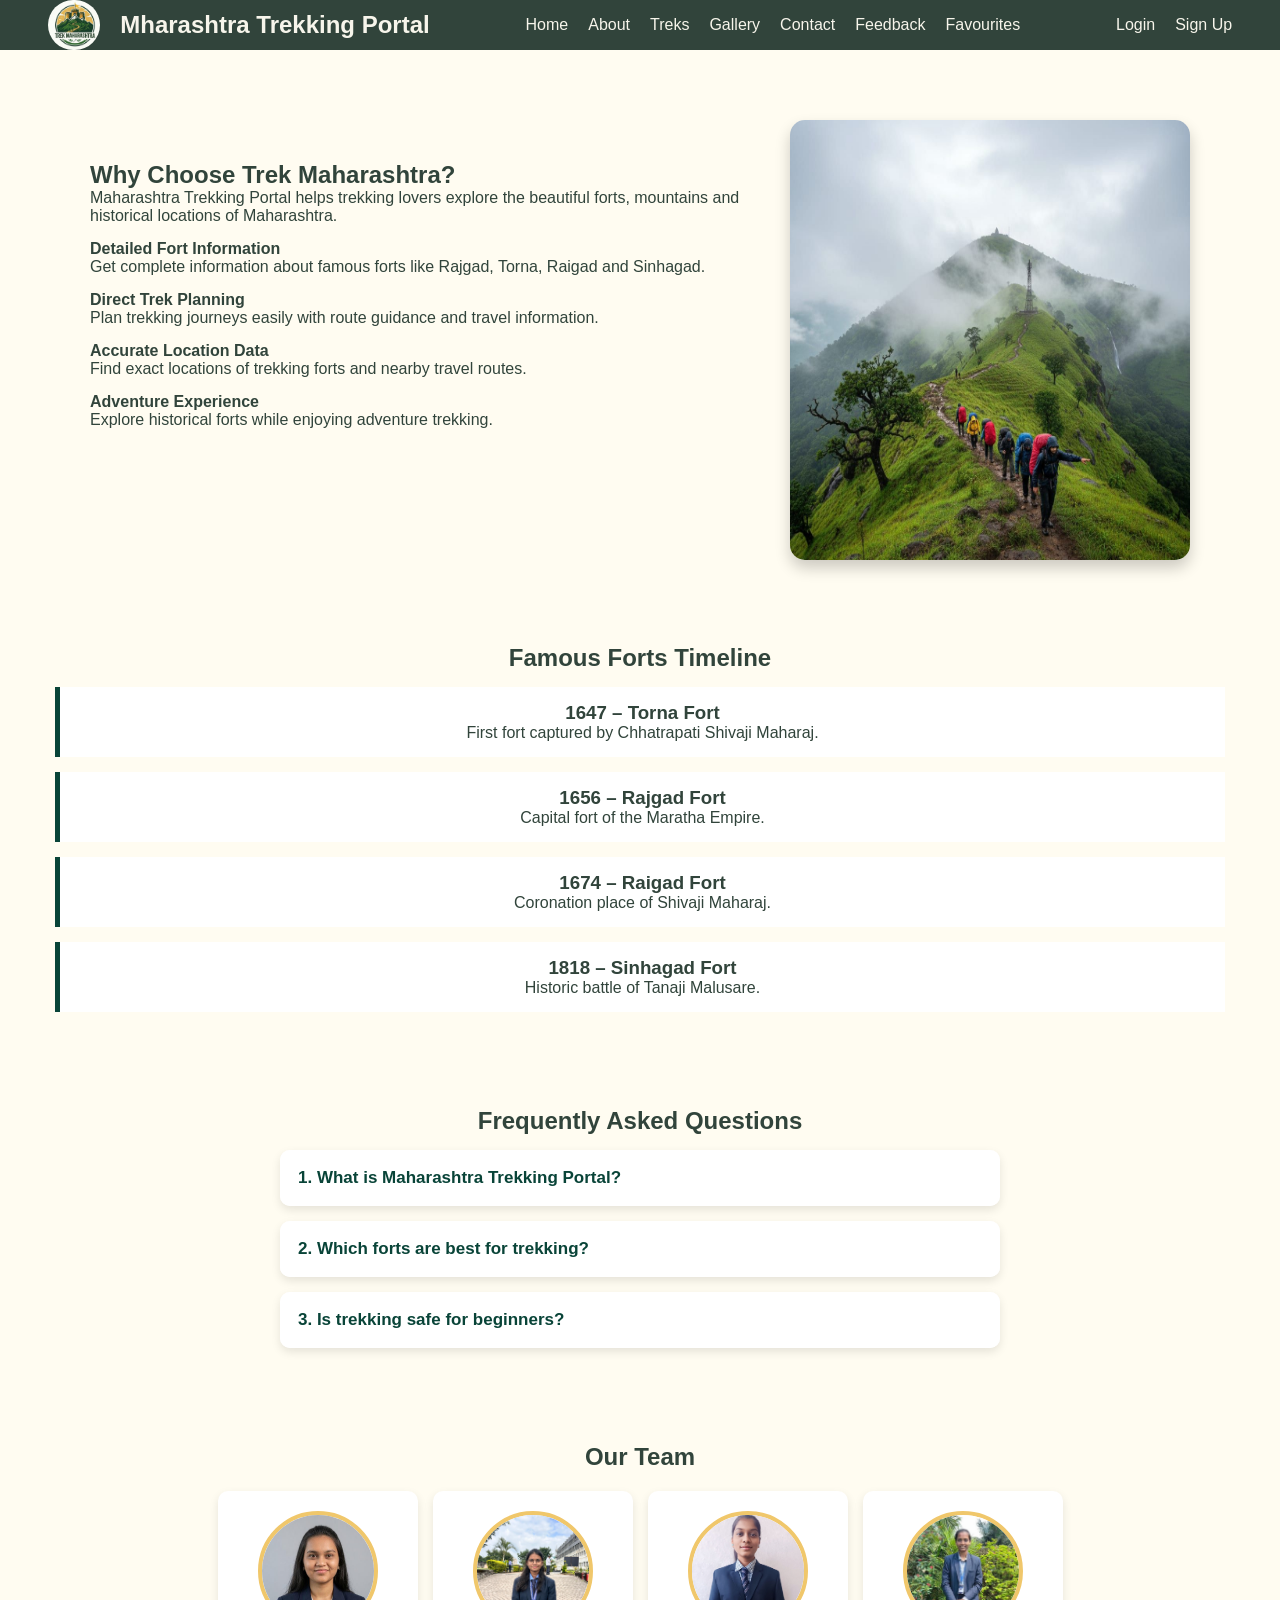
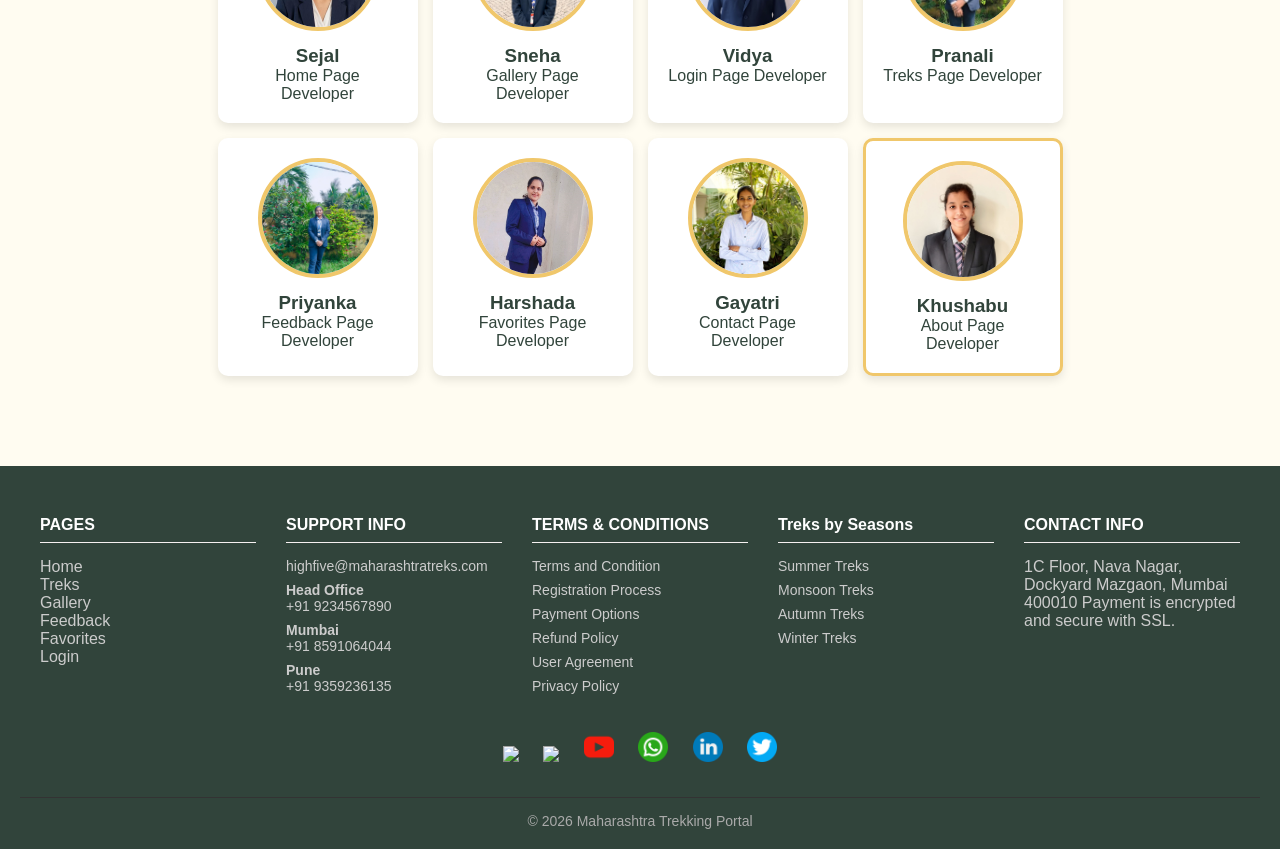
==== pages/about.html @ 9286416f "update" ====
<!DOCTYPE html>
<html lang="en">

<head>
    <meta charset="UTF-8">
    <meta name="viewport" content="width=device-width, initial-scale=1.0">
    <title>About - Maharashtra Trekking Portal</title>
    <link rel="stylesheet" href="./../css/about.css">
</head>

<body>

    <!-- Navbar -->
    <header>
        <div class="main-containe">
            <div class="navbar-main-container">
                <div class="logo-container">
                    <img src="./../images/trek-logo.png" alt="interior-design-logo" height="50px" class="main-logo">
                    <b class="project-name">Mharashtra Trekking Portal</b>
                </div>

                <div class="menu-toggle" onclick="toggleMenu()">☰</div>

                <div class="nav-links-container" id="navMenu">
                    <a href="./../index.html" class="nav-text-container"> Home</a>
                    <a href="./../pages/about.html" class="nav-text-container">About</a>
                    <a href="./../pages/trek.html" class="nav-text-container">Treks</a>
                    <a href="./../pages/gallery.html" class="nav-text-container">Gallery</a>
                    <a href="./../pages/contact.html" class="nav-text-container">Contact</a>
                    <a href="./../pages/feedback.html" class="nav-text-container">Feedback</a>
                    <a href="./../pages/favourite.html" class="nav-text-container">Favourites</a>
                </div>

                <div class="auth-links-containar">
                    <a href="./../pages/login.html" class="nav-text-container">Login</a>
                    <a href="./../pages/signup.html" class="nav-text-container">Sign Up</a>
                </div>
            </div>

    </header>

    <!-- WHY CHOOSE SECTION -->
    <section class="why-choose">

        <div class="why-container">

            <div class="why-text">

                <h2>Why Choose Trek Maharashtra?</h2>

                <p>
                    Maharashtra Trekking Portal helps trekking lovers explore the beautiful forts,
                    mountains and historical locations of Maharashtra.
                </p>

                <ul>

                    <li>
                        <strong>Detailed Fort Information</strong><br>
                        Get complete information about famous forts like Rajgad, Torna, Raigad and Sinhagad.
                    </li>

                    <li>
                        <strong>Direct Trek Planning</strong><br>
                        Plan trekking journeys easily with route guidance and travel information.
                    </li>

                    <li>
                        <strong>Accurate Location Data</strong><br>
                        Find exact locations of trekking forts and nearby travel routes.
                    </li>

                    <li>
                        <strong>Adventure Experience</strong><br>
                        Explore historical forts while enjoying adventure trekking.
                    </li>

                </ul>

            </div>


            <div class="why-image">

                <img src="./../images/treking.png" alt="Trekking Image">

            </div>

        </div>

    </section>

    <!-- TIMELINE -->
    <section class="timeline">

        <h2>Famous Forts Timeline</h2>

        <div class="timeline-item">
            <h3>1647 – Torna Fort</h3>
            <p>First fort captured by Chhatrapati Shivaji Maharaj.</p>
        </div>

        <div class="timeline-item">
            <h3>1656 – Rajgad Fort</h3>
            <p>Capital fort of the Maratha Empire.</p>
        </div>

        <div class="timeline-item">
            <h3>1674 – Raigad Fort</h3>
            <p>Coronation place of Shivaji Maharaj.</p>
        </div>

        <div class="timeline-item">
            <h3>1818 – Sinhagad Fort</h3>
            <p>Historic battle of Tanaji Malusare.</p>
        </div>

    </section>

    <!-- FAQ -->
    <section class="faq">

        <h2>Frequently Asked Questions</h2>

        <div class="faq-item">

            <button onclick="showAnswer(1)" class="faq-question">
                1. What is Maharashtra Trekking Portal?
            </button>

            <div class="faq-answer">
                <p id="faq1"></p>
            </div>

        </div>


        <div class="faq-item">

            <button onclick="showAnswer(2)" class="faq-question">
                2. Which forts are best for trekking?
            </button>

            <div class="faq-answer">
                <p id="faq2"></p>
            </div>

        </div>


        <div class="faq-item">

            <button onclick="showAnswer(3)" class="faq-question">
                3. Is trekking safe for beginners?
            </button>

            <div class="faq-answer">
                <p id="faq3"></p>
            </div>

        </div>

    </section>

    <!-- TEAM -->
    <section class="team">

        <h2>Our Team</h2>

        <div class="team-container">

            <div class="member">
                <img src="./../images/sejal.jpeg">
                <h3>Sejal</h3>
                <p>Home Page Developer</p>
            </div>

            <div class="member">
                <img src="./../images/sneha.jpeg">
                <h3>Sneha</h3>
                <p>Gallery Page Developer</p>
            </div>

            <div class="member">
                <img src="./../images/vidya.jpeg">
                <h3>Vidya</h3>
                <p>Login Page Developer</p>
            </div>

            <div class="member">
                <img src="./../images/pranali.jpeg">
                <h3>Pranali</h3>
                <p>Treks Page Developer</p>
            </div>

            <div class="member">
                <img src="./../images/priyanka.jpeg">
                <h3>Priyanka</h3>
                <p>Feedback Page Developer</p>
            </div>

            <div class="member">
                <img src="./../images/harshada.jpeg">
                <h3>Harshada</h3>
                <p>Favorites Page Developer</p>
            </div>

            <div class="member">
                <img src="./../images/gayatri.jpeg">
                <h3>Gayatri</h3>
                <p>Contact Page Developer</p>
            </div>

            <div class="member highlight">
                <img src="./../images/khushabu.jpg">
                <h3>Khushabu</h3>
                <p>About Page Developer</p>
            </div>

        </div>
    </section>

    <!-- Footer -->
    <footer class="main-footer">

        <div class="footer-container">


            <div class="footer-col">
                <h3>PAGES</h3>
                <a href="./../index.html">Home</a><br>
                <a href="./trek.html">Treks</a><br>
                <a href="./gallery.html">Gallery</a><br>
                <a href="./feedback.html">Feedback</a><br>
                <a href="./favourite.html">Favorites</a><br>
                <a href="./login.html">Login</a><br>
            </div>


            <div class="footer-col">
                <h3>SUPPORT INFO</h3>
                <p><a href="mailto:homiq@gmail.com">highfive@maharashtratreks.com</a></p>
                <p><strong>Head Office</strong><br><a href="tel:9234567890">+91 9234567890</a></p>
                <p><strong>Mumbai</strong><br><a href="tel:8591064044">+91 8591064044</a></p>
                <p><strong>Pune</strong><br><a href="tel:9359236135">+91 9359236135</a></p>
            </div>

            <div class="footer-col">
                <h3>TERMS & CONDITIONS</h3>
                <p>Terms and Condition</p>
                <p>Registration Process</p>
                <p>Payment Options</p>
                <p>Refund Policy</p>
                <p>User Agreement</p>
                <p>Privacy Policy</p>
            </div>


            <div class="footer-col">
                <h3>Treks by Seasons</h3>
                <p><a href="#">Summer Treks</a></p>
                <p><a href="#">Monsoon Treks</a></p>
                <p><a href="#">Autumn Treks</a></p>
                <p><a href="#">Winter Treks</a></p>
            </div>



            <div class="footer-col">
                <h3>CONTACT INFO</h3>
                <a href="https://maps.app.goo.gl/Z1JZnKfSWdZ5woG98" target="_blank" rel="noopener">
                    1C Floor, Nava Nagar, Dockyard
                    Mazgaon, Mumbai 400010
                    Payment is encrypted and secure with SSL.</a>
            </div>

        </div>

        <div class="social-icons">
            <a href="https://www.facebook.com/maharashtratreks/" target="_blank">
                <img src="./../images/facebook.png" width="30"></a>

            <a href="https://www.instagram.com/maharashtratreks/" target="_blank">
                <img src="./../images/instagram.png" width="30"></a>

            <a href="https://www.youtube.com/@maharashtratreks" target="_blank">
                <img src="./../images/youtub.png" width="30"></a>

            <a href="https://web.whatsapp.com/maharashtratreks/" target="_blank">
                <img src="./../images/whatapp.png" width="30"></a>

            <a href="https://www.inlinkedin.com/maharashtratreks/" target="_blank">
                <img src="./../images/linkedin.png" width="30"></a>

            <a href="https://web.twitter.com/maharashtratreks/" target="_blank">
                <img src="./../images/twitter.png" width="30"></a>

        </div>

        <div class="footer-bottom">
            © 2026 Maharashtra Trekking Portal
        </div>
    </footer>

    <script src="./../js/about.js"></script>
</body>

</html>
---- css/about.css ----
body {
    font-family: Arial;
    margin: 0;
    background: #f7f5eb;
    color: #31443b;
    overflow-x: hidden;
}

/* NAVBAR */
* {
    margin: 0;
    padding: 0;
    box-sizing: border-box;
    font-family: "Poppins", sans-serif;
}

body {
    font-family: Arial, sans-serif;
    background-color: rgb(255, 252, 241);
}

.navbar-main-container {
    background-color: #31443b;
    color: #f7f5eb;
    display: flex;
    justify-content: space-around;
    align-items: center;
    position: fixed;
    top: 0;

    width: 100%;
    z-index: 1000;
}

.main-container {
    height: 600px;
    width: 1527px;
}

.logo-container {
    display: flex;
    align-items: center;
    gap: 20px;
}

.project-name {
    font-size: 24px;
    font-weight: bold;
    cursor: pointer;
    font-family: "Poppins", sans-serif;
}

.main-logo {
    border-radius: 60px;

}

.nav-links-container {
    display: flex;
    gap: 20px;
    cursor: pointer;
    color: #f7f5eb;
}

.nav-text-container {
    color: #f7f5eb;
    text-decoration: none;

}

.nav-text-container:hover {
    color: #f0c76b;
}

.auth-links-containar {
    display: flex;
    gap: 20px;
    cursor: pointer;
}

.main-container {
    height: 600px;
    width: 1527px;
}

/* HAMBURGER BUTTON */
.menu-toggle {
    display: none;
    font-size: 28px;
    cursor: pointer;
    color: white;
}

/* MOBILE VIEW */
@media screen and (max-width:768px) {

    .menu-toggle {
        display: block;
    }

    .navbar-main-container {
        flex-wrap: wrap;
    }

    .nav-links-container {
        display: none;
        flex-direction: column;
        width: 100%;
        text-align: center;
        background: #31443b;
    }

    .auth-links-containar {
        display: none;
        flex-direction: column;
        width: 100%;
        text-align: center;
        background: #31443b;
    }

    .nav-links-container.active,
    .auth-links-containar.active {
        display: flex;
    }

}

/* ================= TABLET (601px – 992px) ================= */
@media screen and (max-width:992px) {

    .navbar-main-container {
        flex-wrap: wrap;
        padding: 10px;
    }

    .nav-links-container {
        gap: 15px;
    }

    .main-container {
        width: 100%;
    }

}

/* ================= LARGE SCREEN ================= */
@media screen and (min-width:1200px) {

    .main-container {
        width: 100%;
    }

}


/* SECTIONS */

section {
    padding: 40px;
    text-align: center;
}

/* WHY CHOOSE */

.why-container {
    display: flex;
    align-items: center;
    justify-content: center;
    gap: 50px;
    flex-wrap: wrap;
    max-width: 1100px;
    margin: auto;
}

.why-text {
    flex: 1;
    text-align: left;
}

.why-text ul {
    list-style: none;
    padding: 0;
}

.why-text li {
    margin: 15px 0;
}

.why-image img {
    width: 400px;
    height: 440px;
    border-radius: 15px;
    box-shadow: 0 8px 15px rgba(0, 0, 0, 0.2);
    margin-top: 80px;
}

/* TEAM */

.team-container {
    display: flex;
    flex-wrap: wrap;
    justify-content: center;
    gap: 15px;
    width: 85%;
    margin-left: 90px;
    margin-top: 20px;
}

.member {
    background: white;
    padding: 20px;
    border-radius: 10px;
    width: 200px;
    box-shadow: 0 4px 10px rgba(0, 0, 0, 0.1);
}

.member img {
    width: 120px;
    height: 120px;
    object-fit: cover;
    border-radius: 50%;
    border: 4px solid #f0c76b;
    margin-bottom: 10px;
    transition: 0.3s;
}

.member img:hover {
    transform: scale(1.1);
}

.highlight {
    border: 3px solid #f0c76b;
}

/* TIMELINE */

.timeline-item {
    background: white;
    padding: 15px;
    margin: 15px;
    border-left: 5px solid #094438;
}

/* FAQ */

.faq {
    max-width: 800px;
    margin: auto;
}

.faq-item {
    background: white;
    margin: 15px 0;
    border-radius: 10px;
    box-shadow: 0 4px 10px rgba(0, 0, 0, 0.1);
    overflow: hidden;
}

.faq-question {
    width: 100%;
    text-align: left;
    background: white;
    color: #094438;
    border: none;
    padding: 18px;
    font-size: 17px;
    font-weight: bold;
    cursor: pointer;
}

.faq-question:hover {
    background: #fff;
    color: #efbf50;
}

.faq-answer {
    max-height: 0;
    overflow: hidden;
    transition: 0.4s;
    padding: 0 20px;
}

.faq-item.active .faq-answer {
    max-height: 120px;
}

.faq-answer p {
    margin: 10px 0;
}

/* FOOTER */
.main-footer {
    background: #31443b;
    color: #fff;
    padding: 50px 20px 20px;
    margin-top: 50px;
}

.footer-container {
    display: flex;
    justify-content: space-between;
    flex-wrap: wrap;
    gap: 30px;
    max-width: 1200px;
    margin: auto;
}

.footer-col {
    flex: 1 1 200px;
}

.footer-col h3 {
    margin-bottom: 15px;
    font-size: 16px;
    border-bottom: 1px solid #f6f1f1;
    padding-bottom: 8px;
}

.footer-col p {
    margin: 8px 0;
    font-size: 14px;
    color: #ccc;
    cursor: pointer;
    transition: 0.3s;
}

.footer-col p:hover {
    color: #fff;
}


.footer-col a {
    text-decoration: none;
    color: #ccc;
    transition: 0.3s;
}

.footer-col a:hover {
    color: #f0c76b;
}



.social-icons {
    text-align: center;
    margin-top: 30px;
}

.social-icons a {
    margin: 0 10px;
    font-size: 20px;
    cursor: pointer;
    transition: 0.3s;
}

.social-icons span:hover {
    color: #2E8B57;
}

.footer-bottom {
    text-align: center;
    margin-top: 30px;
    font-size: 14px;
    color: #aaa;
    border-top: 1px solid #333;
    padding-top: 15px;
}

@media (max-width: 768px) {

    .footer-container {
        flex-direction: column;
        text-align: center;
    }

    .footer-col {
        margin-bottom: 20px;
    }
}

body {
    font-family: Arial;

    margin: 0;
}

/* Main Wrapper */
.main-wrapper {
    min-height: 100vh;
    display: flex;
    flex-direction: column;
}

/* Center Card */
.content-card {
    background: white;
    width: 85%;
    max-width: 1100px;
    margin: 40px auto;
    padding: 30px;
    border-radius: 20px;
    box-shadow: 0 10px 30px rgba(0, 0, 0, 0.3);
    transition: 0.3s;
}

/* Dark mode card */
.dark-mode .content-card {
    background: #f5f2f2;
    color: white;
}

/* ============================= */
/* TABLET RESPONSIVE (1024px) */
/* ============================= */

@media screen and (max-width:1024px) {

    .navbar-main-container {
        padding: 10px 20px;
    }

    .project-name {
        font-size: 18px;
    }

    /* why choose */

    .why-container {
        flex-direction: column;
        text-align: center;
        gap: 30px;
    }

    .why-text {
        text-align: center;
    }

    .why-image img {
        width: 80%;
        height: auto;
    }

    /* team */

    .team-container {
        gap: 20px;
    }

    .member {
        width: 180px;
    }

}


/* ============================= */
/* MOBILE RESPONSIVE (768px) */
/* ============================= */

@media screen and (max-width:768px) {

    /* navbar */

    .hamburger {
        display: block;
    }

    .nav-links-container {
        display: none;
        flex-direction: column;
        position: absolute;
        top: 70px;
        left: 0;
        width: 100%;
        background: #31443b;
        padding: 20px 0;
    }

    .nav-links-container.active {
        display: flex;
    }

    .nav-links-container a {
        padding: 12px;
        font-size: 18px;
    }

    .auth-links-container {
        display: none;
    }

    /* why choose */

    .why-container {
        flex-direction: column;
        gap: 25px;
    }

    .why-text {
        text-align: center;
    }

    .why-image img {
        width: 90%;
        height: auto;
    }

    /* timeline */

    .timeline-item {
        margin: 10px 5px;
    }

    /* FAQ */

    .faq {
        width: 95%;
    }

    /* team */

    .team-container {
        flex-direction: column;
        align-items: center;
    }

    .member {
        width: 90%;
        max-width: 280px;
    }

}


/* Media Query */

/* ============================= */
/* SMALL MOBILE (480px) */
/* ============================= */

@media screen and (max-width:480px) {

    .project-name {
        font-size: 16px;
    }

    .main-logo {
        height: 40px;
    }

    /* section spacing */

    section {
        padding: 25px 15px;
    }

    /* headings */

    h2 {
        font-size: 22px;
    }

    /* why choose image */

    .why-image img {
        width: 100%;
    }

    /* footer */

    .footer-container {
        flex-direction: column;
        text-align: center;
    }

    .social-icons img {
        width: 25px;
    }

    .footer-bottom {
        font-size: 12px;
    }

}

/* ================= TABLET RESPONSIVE ================= */

@media screen and (max-width:1024px) {

    .project-name {
        font-size: 20px;
    }

    .why-container {
        flex-direction: column;
        text-align: center;
    }

    .why-text {
        text-align: center;
    }

    .why-image img {
        width: 80%;
        height: auto;
    }

    .team-container {
        gap: 20px;
    }

    .member {
        width: 180px;
    }

}

/* ================= MOBILE RESPONSIVE ================= */

@media screen and (max-width:768px) {

    /* show hamburger */

    .hamburger {
        display: block;
    }

    /* hide nav links */

    .nav-links-container {
        display: none;
        flex-direction: column;
        position: absolute;
        top: 70px;
        left: 0;
        width: 100%;
        background: #31443b;
        text-align: center;
        padding: 20px 0;
    }

    .nav-links-container.active {
        display: flex;
    }

    .nav-links-container a {
        padding: 12px;
        font-size: 18px;
    }

    .auth-links-container {
        display: none;
    }

    /* layout changes */

    .why-container {
        flex-direction: column;
        gap: 25px;
        margin-top: 60px;
    }

    .why-image img {
        width: 90%;
        height: auto;
    }

    .team-container {
        flex-direction: column;
        align-items: center;
    }

    .member {
        width: 90%;
        max-width: 280px;
    }

}

/* ================= SMALL MOBILE ================= */

@media screen and (max-width:480px) {

    .project-name {
        font-size: 16px;
    }

    .main-logo {
        height: 40px;
    }

    section {
        padding: 25px 15px;
    }

    h2 {
        font-size: 22px;
    }

    .why-image img {
        width: 100%;
    }

    .footer-container {
        flex-direction: column;
        text-align: center;
    }

    .footer-bottom {
        font-size: 12px;
    }

}
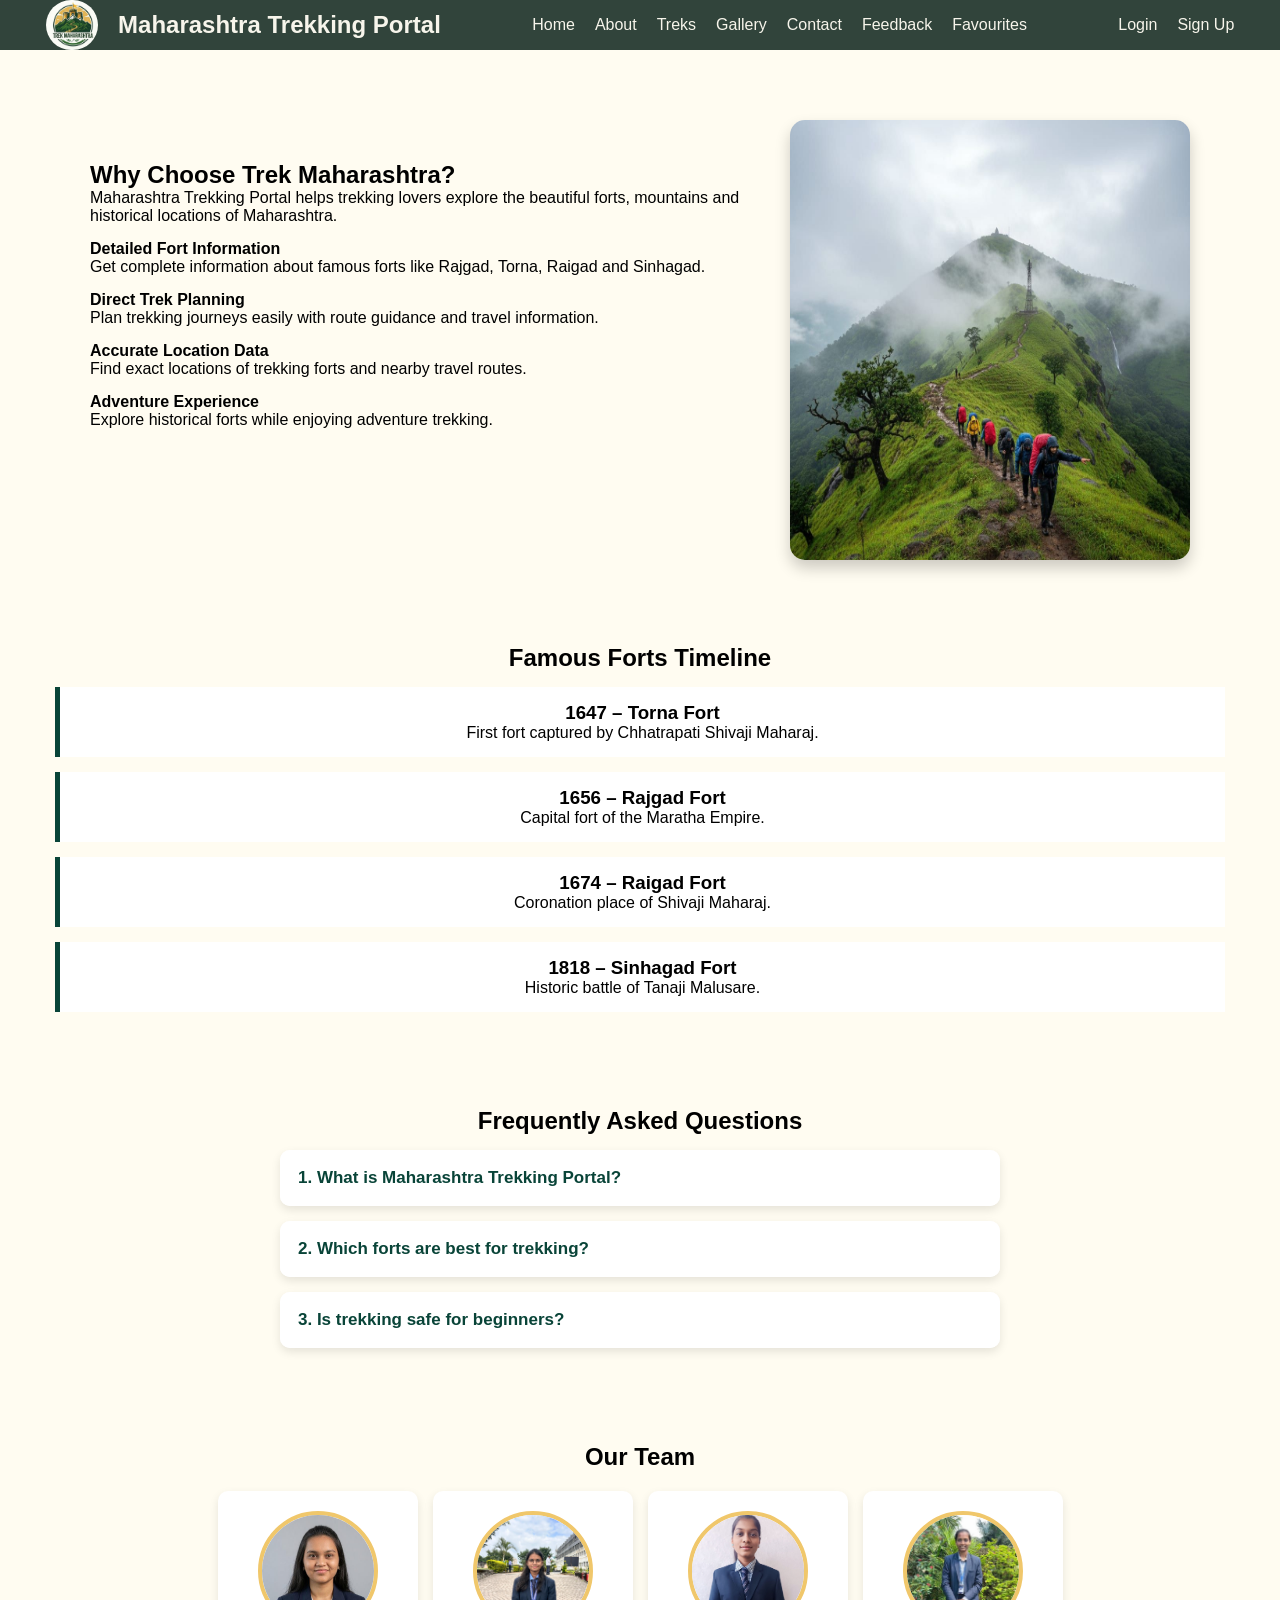
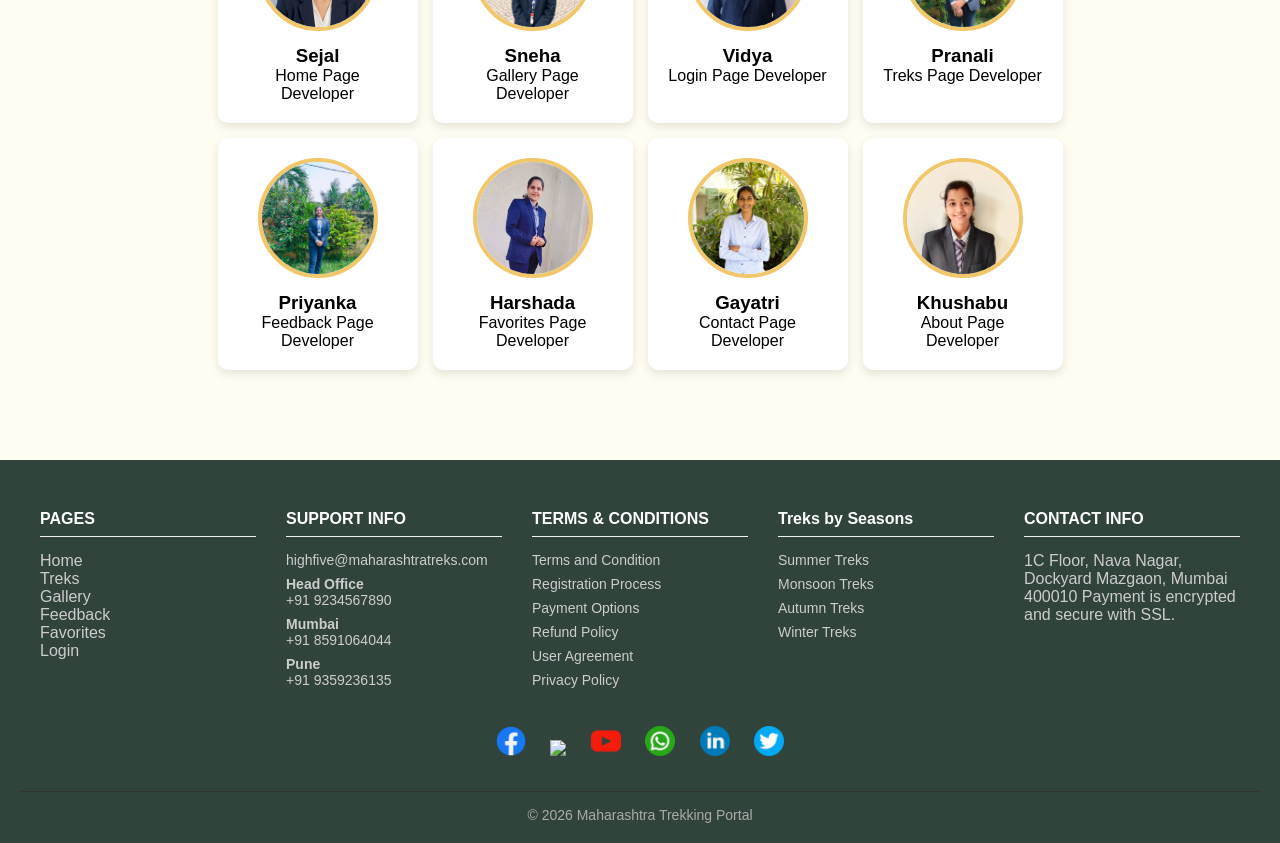
==== commit 2cbc6420: "changes added in navbar" ====
--- a/pages/about.html
+++ b/pages/about.html
@@ -16,7 +16,7 @@
             <div class="navbar-main-container">
                 <div class="logo-container">
                     <img src="./../images/trek-logo.png" alt="interior-design-logo" height="50px" class="main-logo">
-                    <b class="project-name">Mharashtra Trekking Portal</b>
+                    <b class="project-name">Maharashtra Trekking Portal</b>
                 </div>
 
                 <div class="menu-toggle" onclick="toggleMenu()">☰</div>
@@ -36,7 +36,6 @@
                     <a href="./../pages/signup.html" class="nav-text-container">Sign Up</a>
                 </div>
             </div>
-
     </header>
 
     <!-- WHY CHOOSE SECTION -->
--- a/css/about.css
+++ b/css/about.css
@@ -1,12 +1,4 @@
-body {
-    font-family: Arial;
-    margin: 0;
-    background: #f7f5eb;
-    color: #31443b;
-    overflow-x: hidden;
-}
-
-/* NAVBAR */
+/* Navbar*/
 * {
     margin: 0;
     padding: 0;
@@ -27,7 +19,6 @@
     align-items: center;
     position: fixed;
     top: 0;
-
     width: 100%;
     z-index: 1000;
 }
@@ -92,6 +83,51 @@
 }
 
 /* MOBILE VIEW */
+@media screen and (max-width:480px) {
+
+    .project-name {
+        /* font-size: 20px; */
+        font-weight: 30px;
+    }
+
+    .main-logo {
+        height: 40px;
+    }
+
+     /* section spacing */
+
+     section {
+        padding: 25px 15px;
+    }
+
+    /* headings */
+
+    h2 {
+        font-size: 22px;
+    }
+
+     /* why choose image */
+
+     .why-image img {
+        width: 100%;
+    }
+
+     /* footer */
+
+     .footer-container {
+        flex-direction: column;
+        text-align: center;
+    }
+
+    .social-icons img {
+        width: 25px;
+    }
+
+    .footer-bottom {
+        font-size: 12px;
+    }
+    
+}
 @media screen and (max-width:768px) {
 
     .menu-toggle {
@@ -123,6 +159,9 @@
         display: flex;
     }
 
+    .project-name{
+        font-weight: 24px;
+    }
 }
 
 /* ================= TABLET (601px – 992px) ================= */
@@ -226,10 +265,6 @@
 
 .member img:hover {
     transform: scale(1.1);
-}
-
-.highlight {
-    border: 3px solid #f0c76b;
 }
 
 /* TIMELINE */
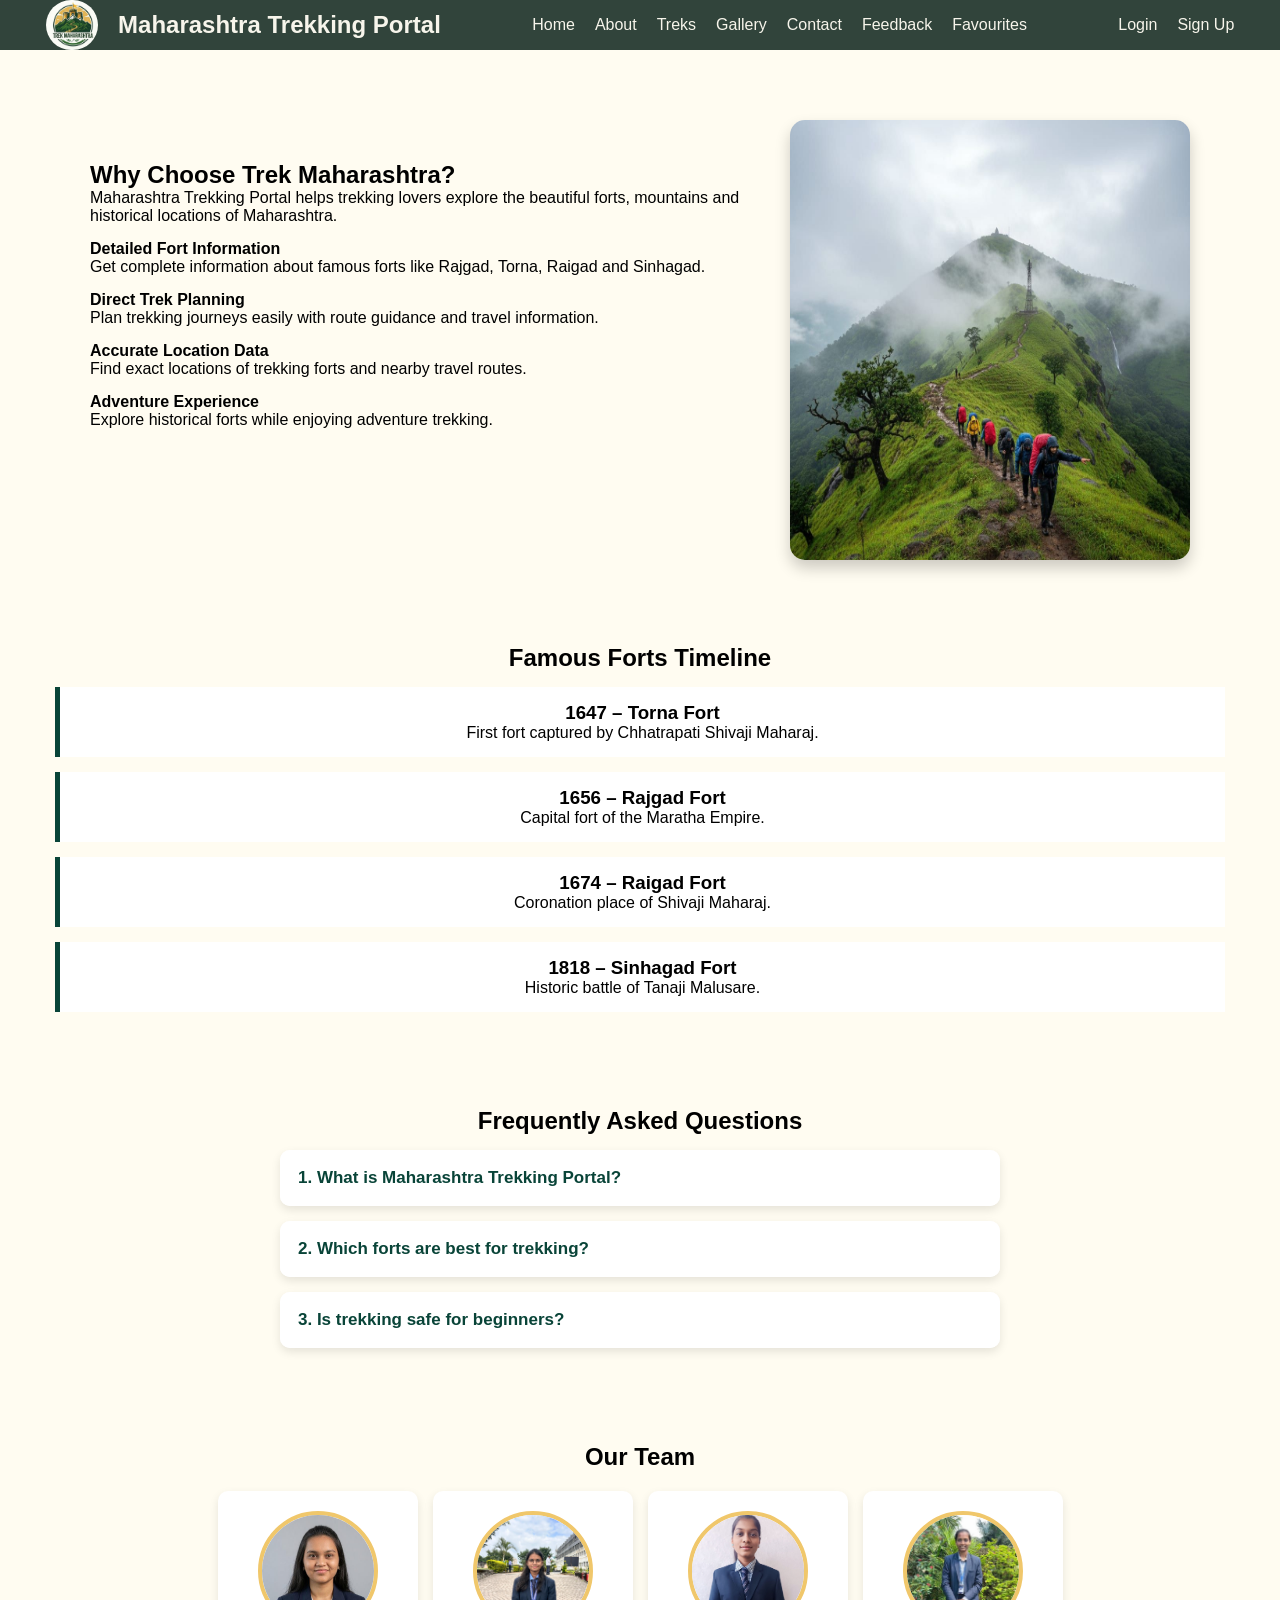
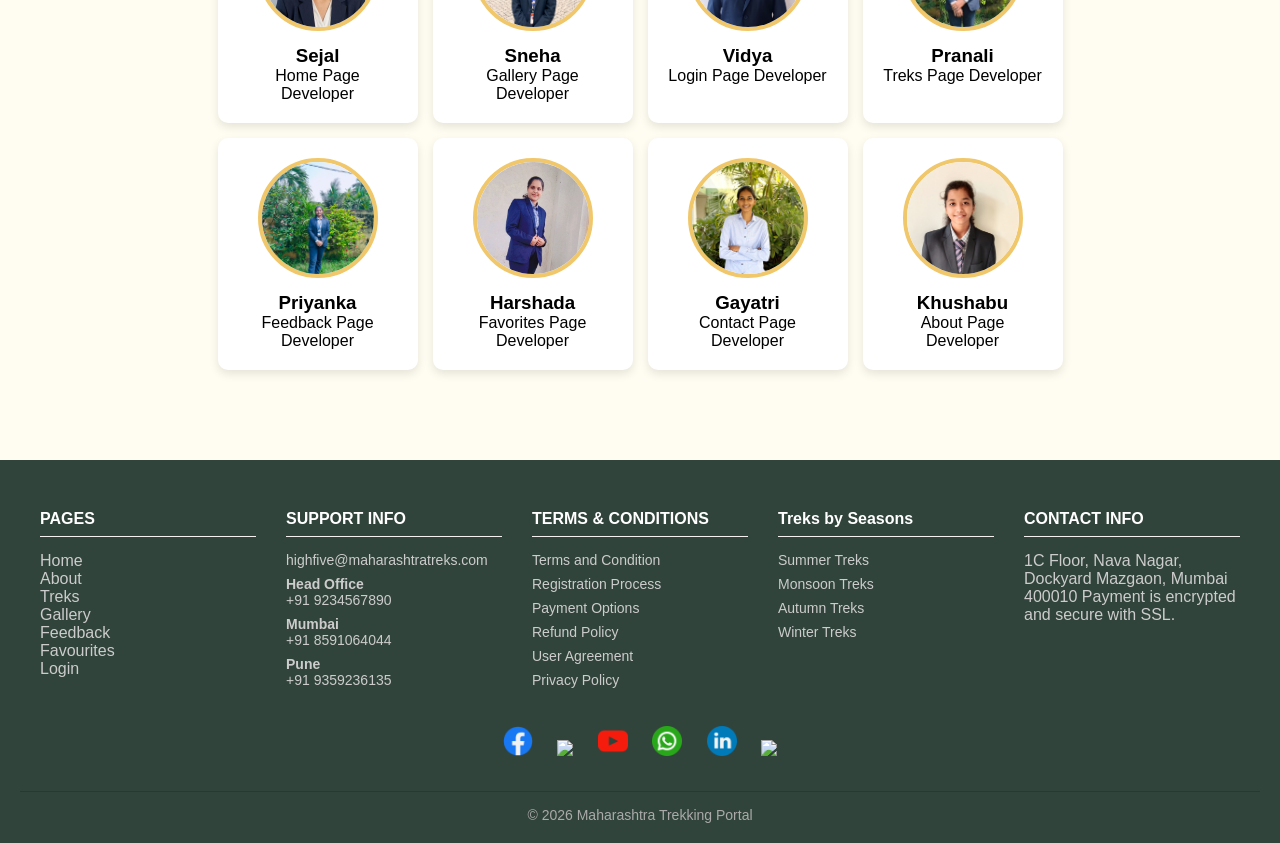
==== commit f3abe898: "footer pages change" ====
--- a/pages/about.html
+++ b/pages/about.html
@@ -6,6 +6,7 @@
     <meta name="viewport" content="width=device-width, initial-scale=1.0">
     <title>About - Maharashtra Trekking Portal</title>
     <link rel="stylesheet" href="./../css/about.css">
+    <link rel="icon" type="image-icon" href="./../images/common-image/trekking-logo.png">
 </head>
 
 <body>
@@ -228,11 +229,12 @@
             <div class="footer-col">
                 <h3>PAGES</h3>
                 <a href="./../index.html">Home</a><br>
-                <a href="./trek.html">Treks</a><br>
-                <a href="./gallery.html">Gallery</a><br>
-                <a href="./feedback.html">Feedback</a><br>
-                <a href="./favourite.html">Favorites</a><br>
-                <a href="./login.html">Login</a><br>
+           <a href="./about.html">About</a><br>
+           <a href="./trek.html">Treks</a><br>
+           <a href="./gallery.html">Gallery</a><br>
+            <a href="./feedback.html">Feedback</a><br>
+           <a href="./favourite.html">Favourites</a><br>
+           <a href="./login.html">Login</a><br>
             </div>
 
 
@@ -280,7 +282,7 @@
                 <img src="./../images/facebook.png" width="30"></a>
 
             <a href="https://www.instagram.com/maharashtratreks/" target="_blank">
-                <img src="./../images/instagram.png" width="30"></a>
+                <img src="./../images/insta-footer.png" width="30"></a>
 
             <a href="https://www.youtube.com/@maharashtratreks" target="_blank">
                 <img src="./../images/youtub.png" width="30"></a>
@@ -292,7 +294,7 @@
                 <img src="./../images/linkedin.png" width="30"></a>
 
             <a href="https://web.twitter.com/maharashtratreks/" target="_blank">
-                <img src="./../images/twitter.png" width="30"></a>
+                <img src="./../images/twitter-footer.png" width="30"></a>
 
         </div>
 
